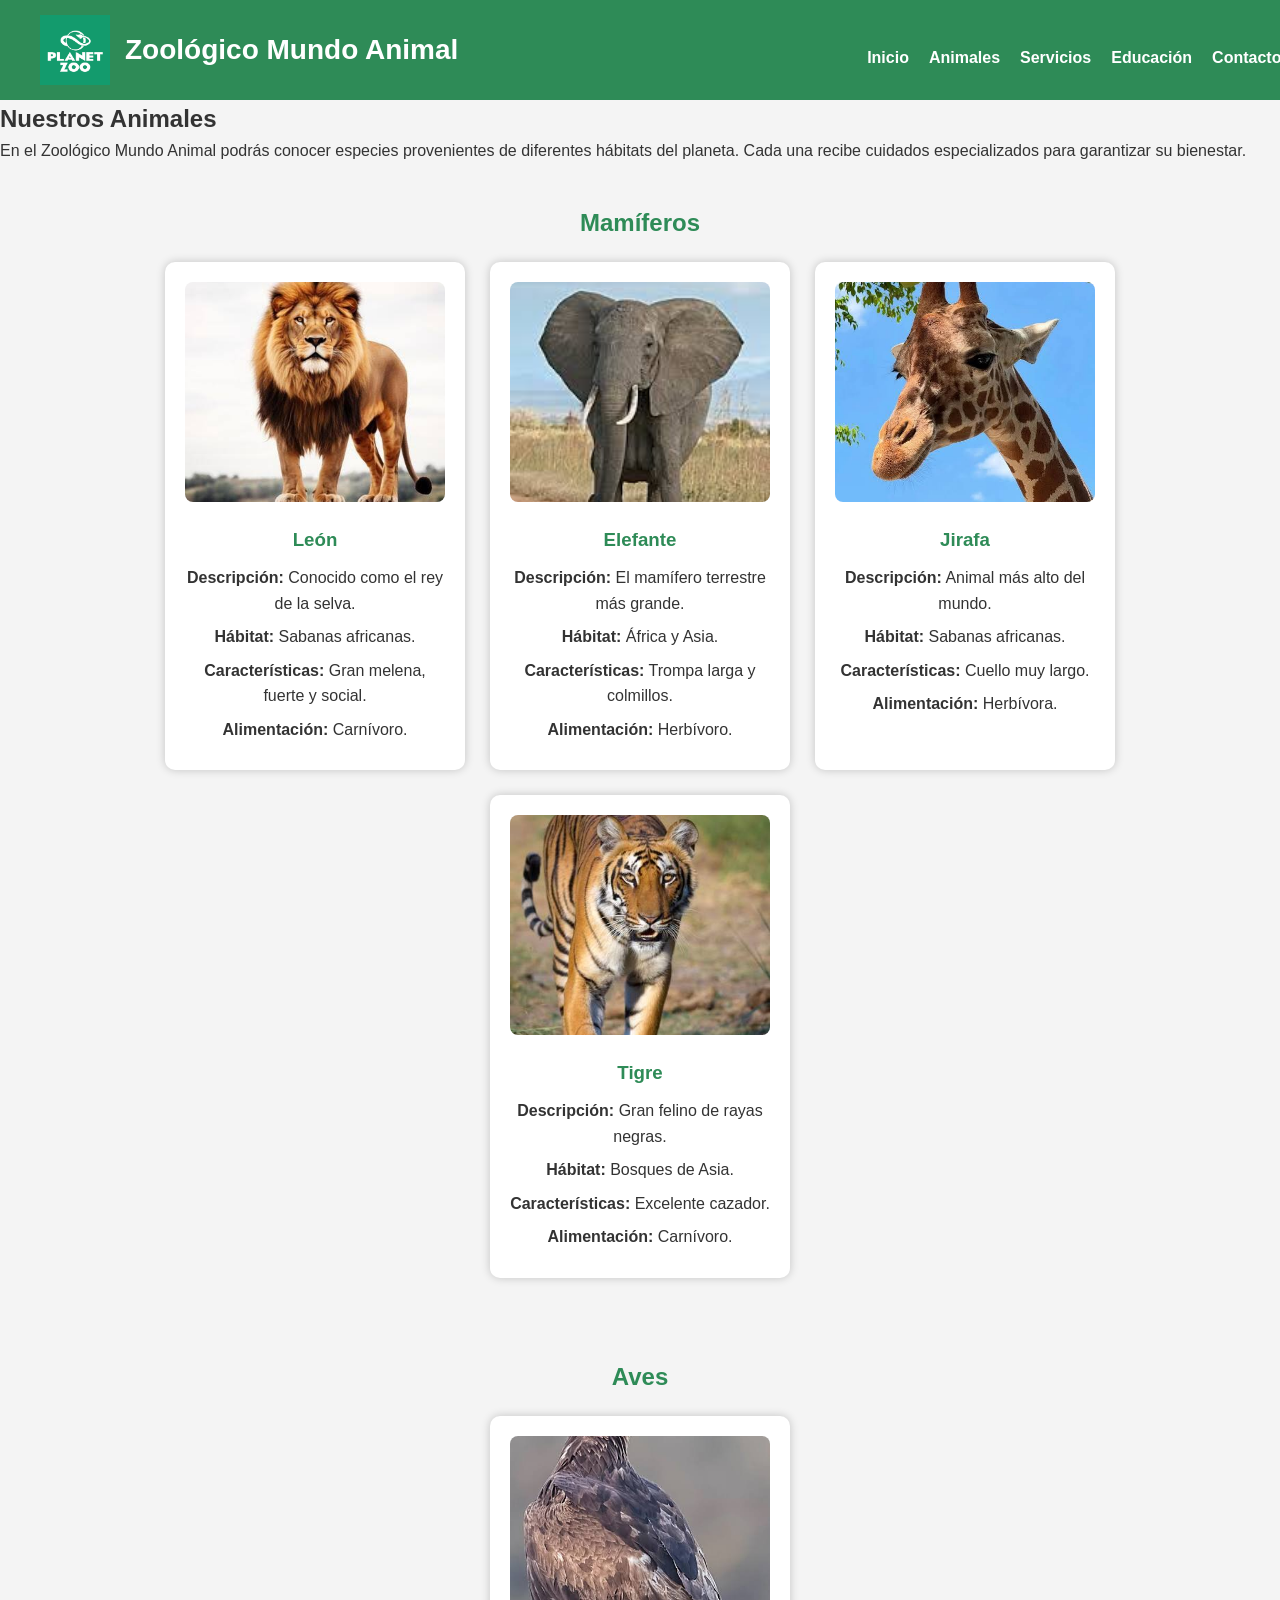
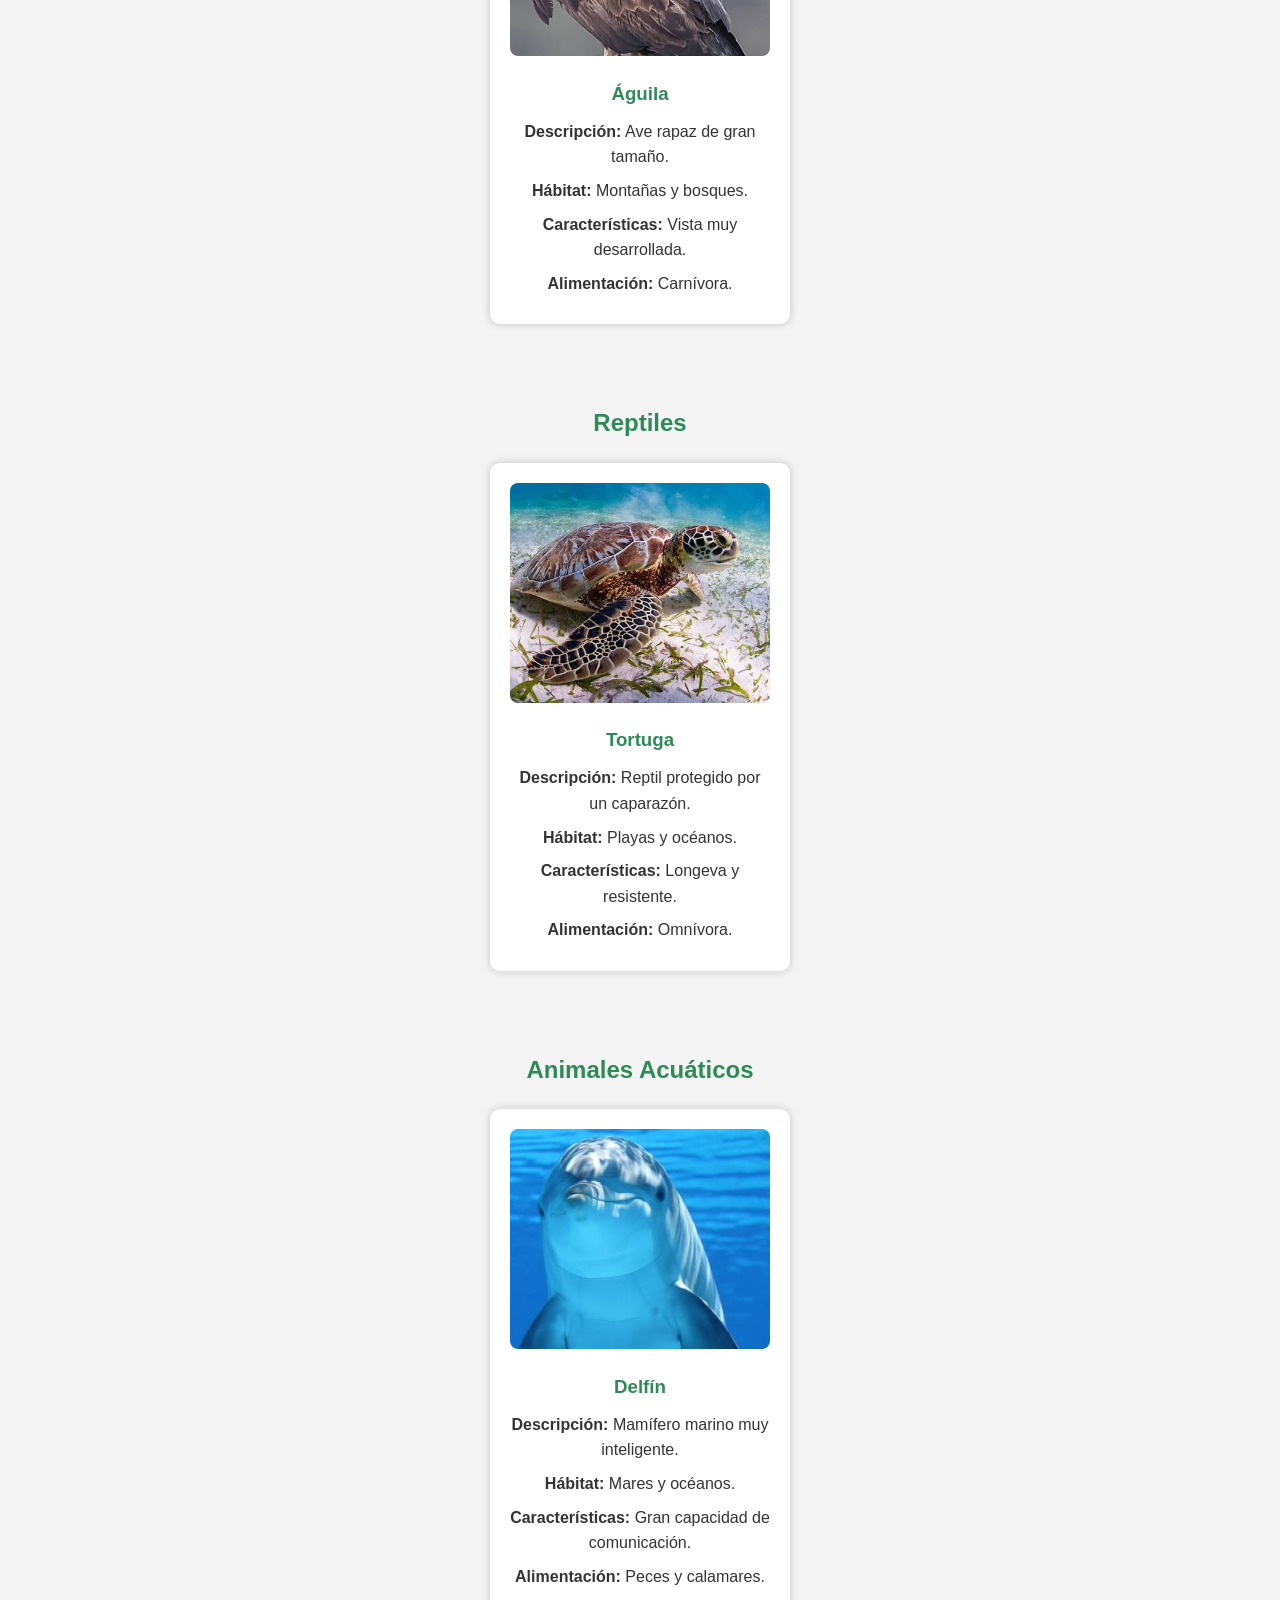
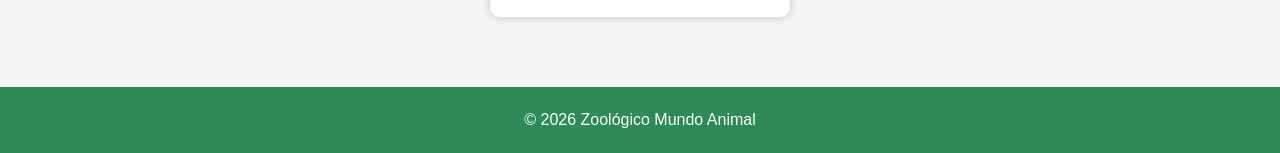
==== animales.html @ 6b02e70d "Zoo web" ====
<!DOCTYPE html>
<html lang="es">
<head>
    <meta charset="UTF-8">
    <meta name="viewport" content="width=device-width, initial-scale=1.0">
    <title>Animales | Zoológico Mundo Animal</title>
    <link rel="stylesheet" href="css/styles.css">
</head>
<body>

<header>
    <div class="logo">
        <img src="images/logo.png" alt="Logo">
        <h1>Zoológico Mundo Animal</h1>
    </div>

    <nav>
        <ul>
            <li><a href="index.html">Inicio</a></li>
            <li><a href="animales.html">Animales</a></li>
            <li><a href="servicios.html">Servicios</a></li>
            <li><a href="educacion.html">Educación</a></li>
            <li><a href="contacto.html">Contacto</a></li>
        </ul>
    </nav>
</header>

<main>

    <h2>Nuestros Animales</h2>

    <p>
        En el Zoológico Mundo Animal podrás conocer especies provenientes
        de diferentes hábitats del planeta. Cada una recibe cuidados
        especializados para garantizar su bienestar.
    </p>

    <!-- MAMÍFEROS -->

    <section>

        <h2>Mamíferos</h2>

        <div class="cards">

            <div class="card">

                <img src="images/leon.jpg" alt="León">

                <h3>León</h3>

                <p><strong>Descripción:</strong> Conocido como el rey de la selva.</p>

                <p><strong>Hábitat:</strong> Sabanas africanas.</p>

                <p><strong>Características:</strong> Gran melena, fuerte y social.</p>

                <p><strong>Alimentación:</strong> Carnívoro.</p>

            </div>

            <div class="card">

                <img src="images/elefante.jpg" alt="Elefante">

                <h3>Elefante</h3>

                <p><strong>Descripción:</strong> El mamífero terrestre más grande.</p>

                <p><strong>Hábitat:</strong> África y Asia.</p>

                <p><strong>Características:</strong> Trompa larga y colmillos.</p>

                <p><strong>Alimentación:</strong> Herbívoro.</p>

            </div>

            <div class="card">

                <img src="images/jirafa.jpg" alt="Jirafa">

                <h3>Jirafa</h3>

                <p><strong>Descripción:</strong> Animal más alto del mundo.</p>

                <p><strong>Hábitat:</strong> Sabanas africanas.</p>

                <p><strong>Características:</strong> Cuello muy largo.</p>

                <p><strong>Alimentación:</strong> Herbívora.</p>

            </div>

            <div class="card">

                <img src="images/tigre.jpg" alt="Tigre">

                <h3>Tigre</h3>

                <p><strong>Descripción:</strong> Gran felino de rayas negras.</p>

                <p><strong>Hábitat:</strong> Bosques de Asia.</p>

                <p><strong>Características:</strong> Excelente cazador.</p>

                <p><strong>Alimentación:</strong> Carnívoro.</p>

            </div>

        </div>

    </section>

    <!-- AVES -->

    <section>

        <h2>Aves</h2>

        <div class="cards">

            <div class="card">

                <img src="images/aguila.jpg" alt="Águila">

                <h3>Águila</h3>

                <p><strong>Descripción:</strong> Ave rapaz de gran tamaño.</p>

                <p><strong>Hábitat:</strong> Montañas y bosques.</p>

                <p><strong>Características:</strong> Vista muy desarrollada.</p>

                <p><strong>Alimentación:</strong> Carnívora.</p>

            </div>

        </div>

    </section>

    <!-- REPTILES -->

    <section>

        <h2>Reptiles</h2>

        <div class="cards">

            <div class="card">

                <img src="images/tortuga.jpg" alt="Tortuga">

                <h3>Tortuga</h3>

                <p><strong>Descripción:</strong> Reptil protegido por un caparazón.</p>

                <p><strong>Hábitat:</strong> Playas y océanos.</p>

                <p><strong>Características:</strong> Longeva y resistente.</p>

                <p><strong>Alimentación:</strong> Omnívora.</p>

            </div>

        </div>

    </section>

    <!-- ACUÁTICOS -->

    <section>

        <h2>Animales Acuáticos</h2>

        <div class="cards">

            <div class="card">

                <img src="images/delfin.jpg" alt="Delfín">

                <h3>Delfín</h3>

                <p><strong>Descripción:</strong> Mamífero marino muy inteligente.</p>

                <p><strong>Hábitat:</strong> Mares y océanos.</p>

                <p><strong>Características:</strong> Gran capacidad de comunicación.</p>

                <p><strong>Alimentación:</strong> Peces y calamares.</p>

            </div>

        </div>

    </section>

</main>

<footer>

    <p>
        © 2026 Zoológico Mundo Animal
    </p>

</footer>

<script src="js/main.js"></script>

</body>
</html>
---- css/styles.css ----
/* ==========================
   ESTILOS GENERALES
========================== */

*{
    margin:0;
    padding:0;
    box-sizing:border-box;
}

body{
    font-family:Arial, Helvetica, sans-serif;
    background:#f4f4f4;
    color:#333;
    line-height:1.6;
}

/* ==========================
   HEADER
========================== */

header{
    background:#2E8B57;
    color:white;
    display:flex;
    justify-content:space-between;
    align-items:center;
    padding:15px 40px;
    flex-wrap:wrap;
}

.logo{
    display:flex;
    align-items:center;
}

.logo img{
    width:70px;
    margin-right:15px;
}

.logo h1{
    font-size:28px;
}

/* ==========================
   MENÚ
========================== */

nav ul{
    list-style:none;
    display:flex;
    gap:20px;
}

nav a{
    color:white;
    text-decoration:none;
    font-weight:bold;
    transition:.3s;
}

nav a:hover{
    color:yellow;
}

/* ==========================
   BANNER
========================== */

.banner img{
    width:100%;
    height:450px;
    object-fit:cover;
}

/* ==========================
   SECCIONES
========================== */

section{
    padding:40px;
}

section h2{
    text-align:center;
    color:#2E8B57;
    margin-bottom:20px;
}

/* ==========================
   TARJETAS
========================== */

.cards{
    display:flex;
    flex-wrap:wrap;
    justify-content:center;
    gap:25px;
}

.card{
    background:white;
    width:300px;
    border-radius:10px;
    box-shadow:0 0 10px rgba(0,0,0,.2);
    padding:20px;
    text-align:center;
    transition:.3s;
}

.card:hover{
    transform:scale(1.05);
}

.card img{
    width:100%;
    height:220px;
    object-fit:cover;
    border-radius:8px;
    margin-bottom:15px;
}

.card h3{
    color:#2E8B57;
    margin-bottom:10px;
}

.card p{
    margin:8px 0;
}

/* ==========================
   BOTONES
========================== */

.botones{
    text-align:center;
}

.btn{
    display:inline-block;
    margin:10px;
    padding:12px 25px;
    background:#2E8B57;
    color:white;
    text-decoration:none;
    border-radius:6px;
    transition:.3s;
}

.btn:hover{
    background:#1f6d43;
}

/* ==========================
   TABLAS
========================== */

table{
    width:80%;
    margin:auto;
    border-collapse:collapse;
    background:white;
}

th{
    background:#2E8B57;
    color:white;
}

th,
td{
    border:1px solid #ccc;
    padding:12px;
    text-align:center;
}

/* ==========================
   FORMULARIO
========================== */

form{
    max-width:700px;
    margin:auto;
    background:white;
    padding:30px;
    border-radius:10px;
    box-shadow:0 0 10px rgba(0,0,0,.2);
}

label{
    display:block;
    margin-top:15px;
    font-weight:bold;
}

input,
textarea{
    width:100%;
    padding:12px;
    margin-top:5px;
    border:1px solid #ccc;
    border-radius:5px;
}

button{
    margin-top:20px;
    width:100%;
    padding:12px;
    background:#2E8B57;
    color:white;
    border:none;
    border-radius:5px;
    cursor:pointer;
    font-size:16px;
}

button:hover{
    background:#1f6d43;
}

/* ==========================
   LISTAS
========================== */

ul,
ol{
    width:80%;
    margin:auto;
    margin-top:15px;
}

li{
    margin:10px 0;
}

/* ==========================
   UBICACIÓN
========================== */

.ubicacion img{
    margin-top:20px;
    border-radius:10px;
}

/* ==========================
   FOOTER
========================== */

footer{
    background:#2E8B57;
    color:white;
    text-align:center;
    padding:20px;
    margin-top:30px;
}

/* ==========================
   RESPONSIVE
========================== */

@media(max-width:768px){

header{
    flex-direction:column;
}

nav ul{
    flex-direction:column;
    text-align:center;
    margin-top:15px;
}

.banner img{
    height:250px;
}

.card{
    width:90%;
}

table{
    width:100%;
}

section{
    padding:20px;
}

}
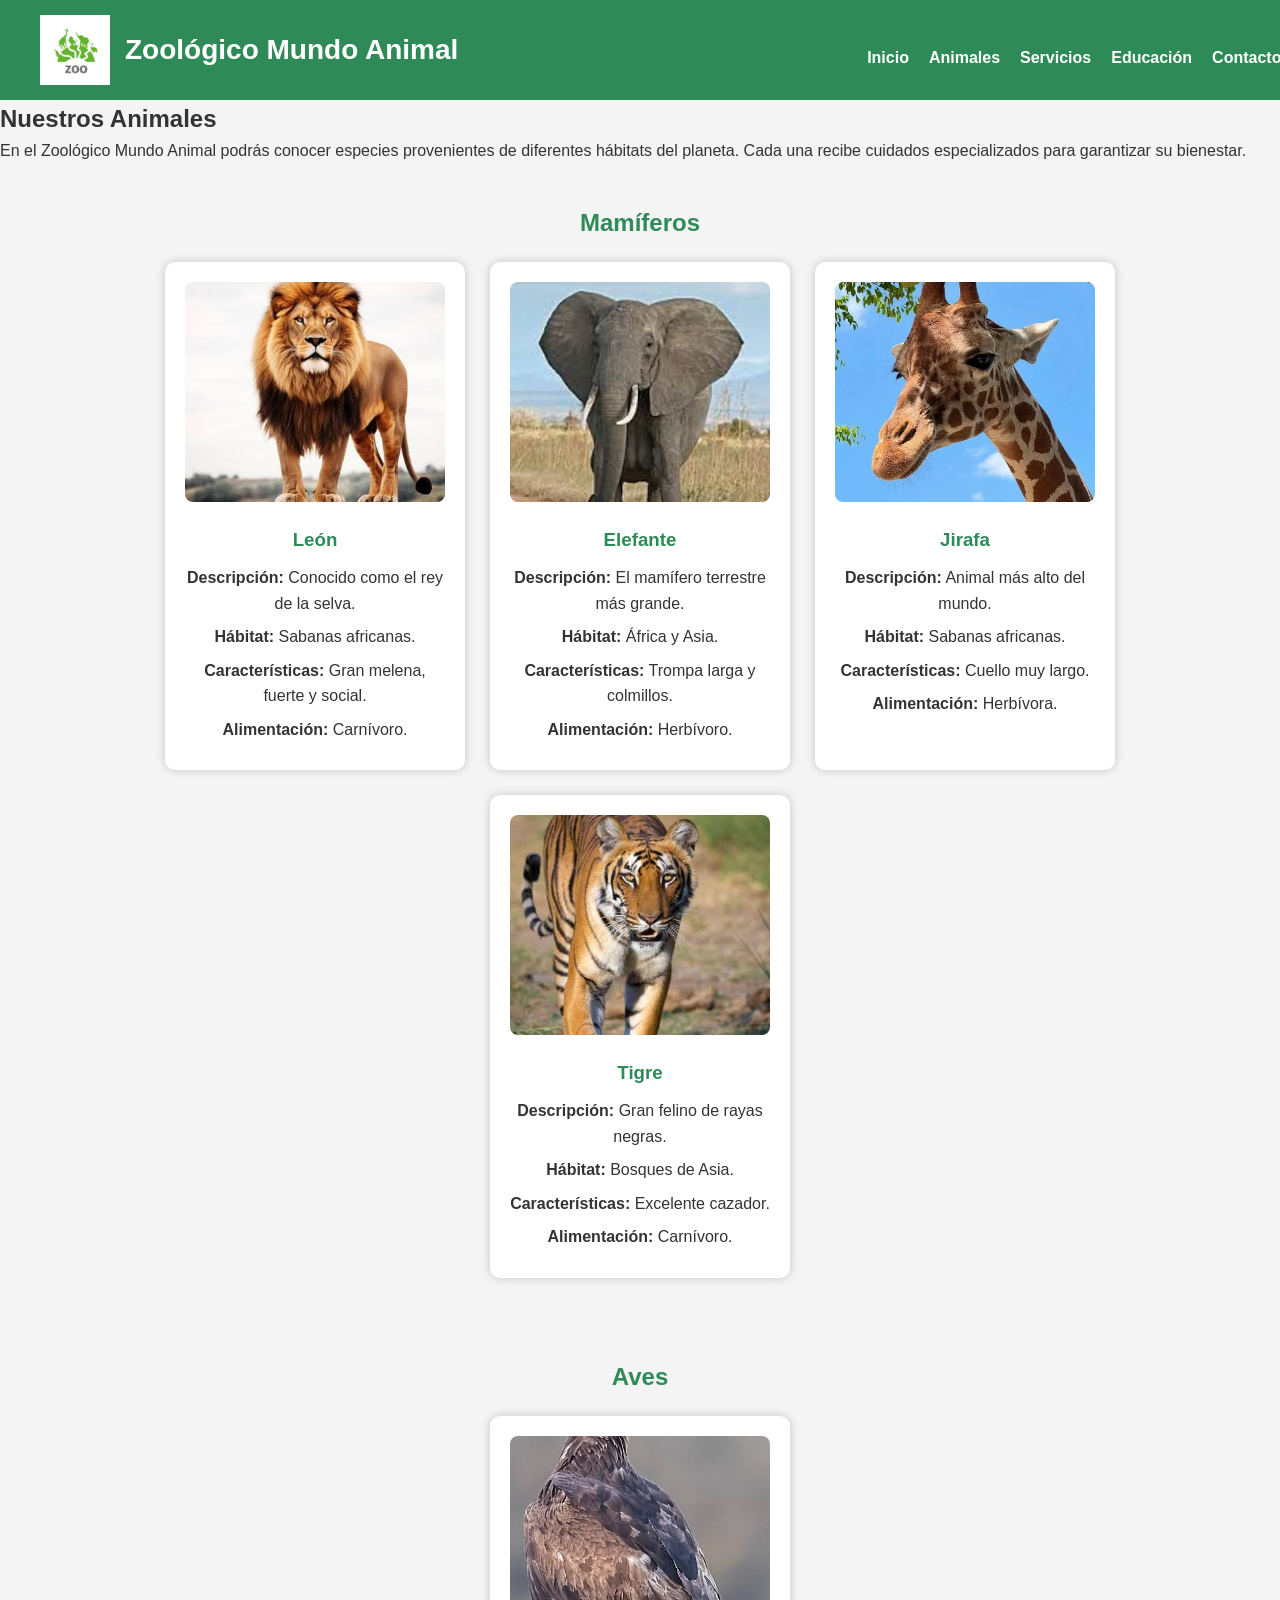
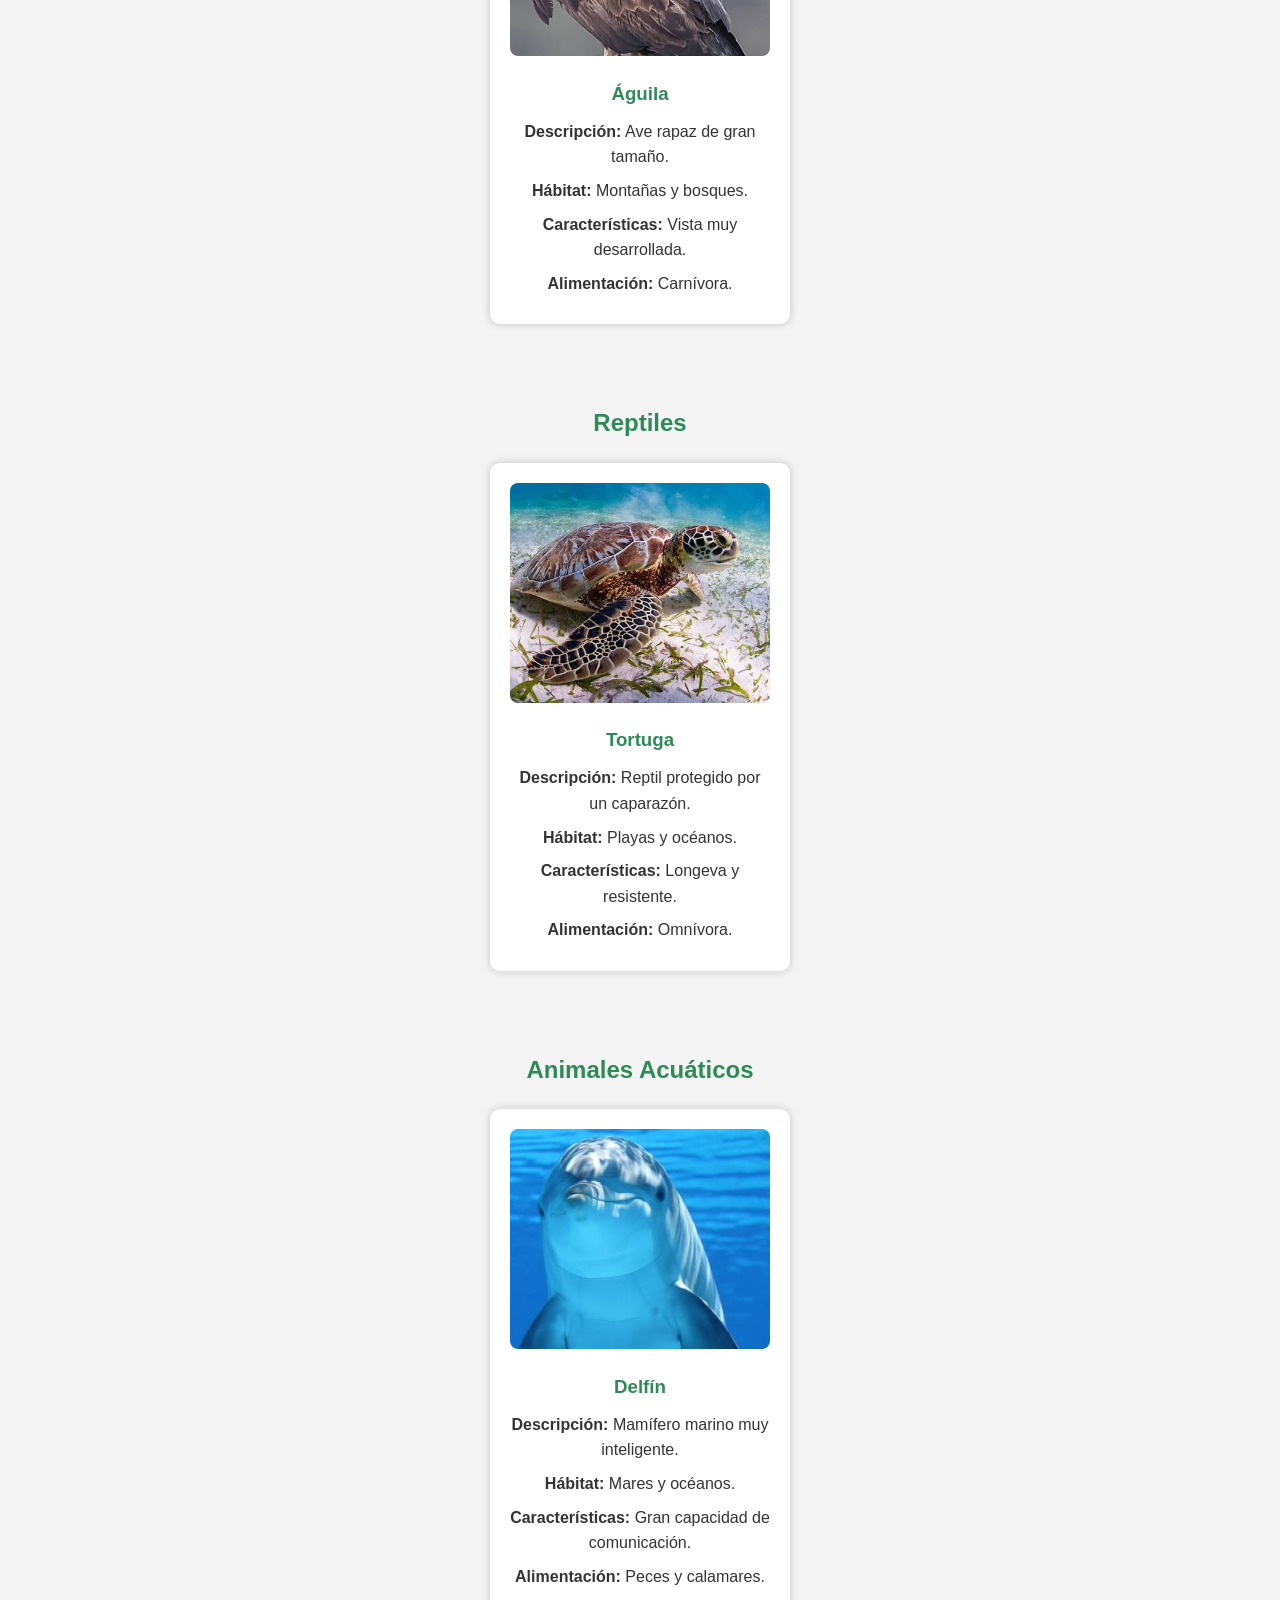
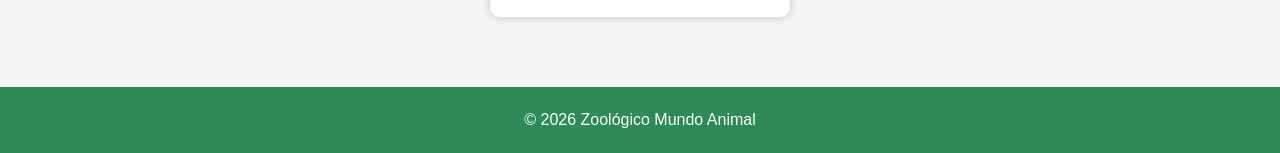
==== commit 5b8c1bd0: "deploy" ====
--- a/animales.html
+++ b/animales.html
@@ -10,7 +10,7 @@
 
 <header>
     <div class="logo">
-        <img src="images/logo.png" alt="Logo">
+        <img src="images/logo.jpg" alt="Logo">
         <h1>Zoológico Mundo Animal</h1>
     </div>
 
